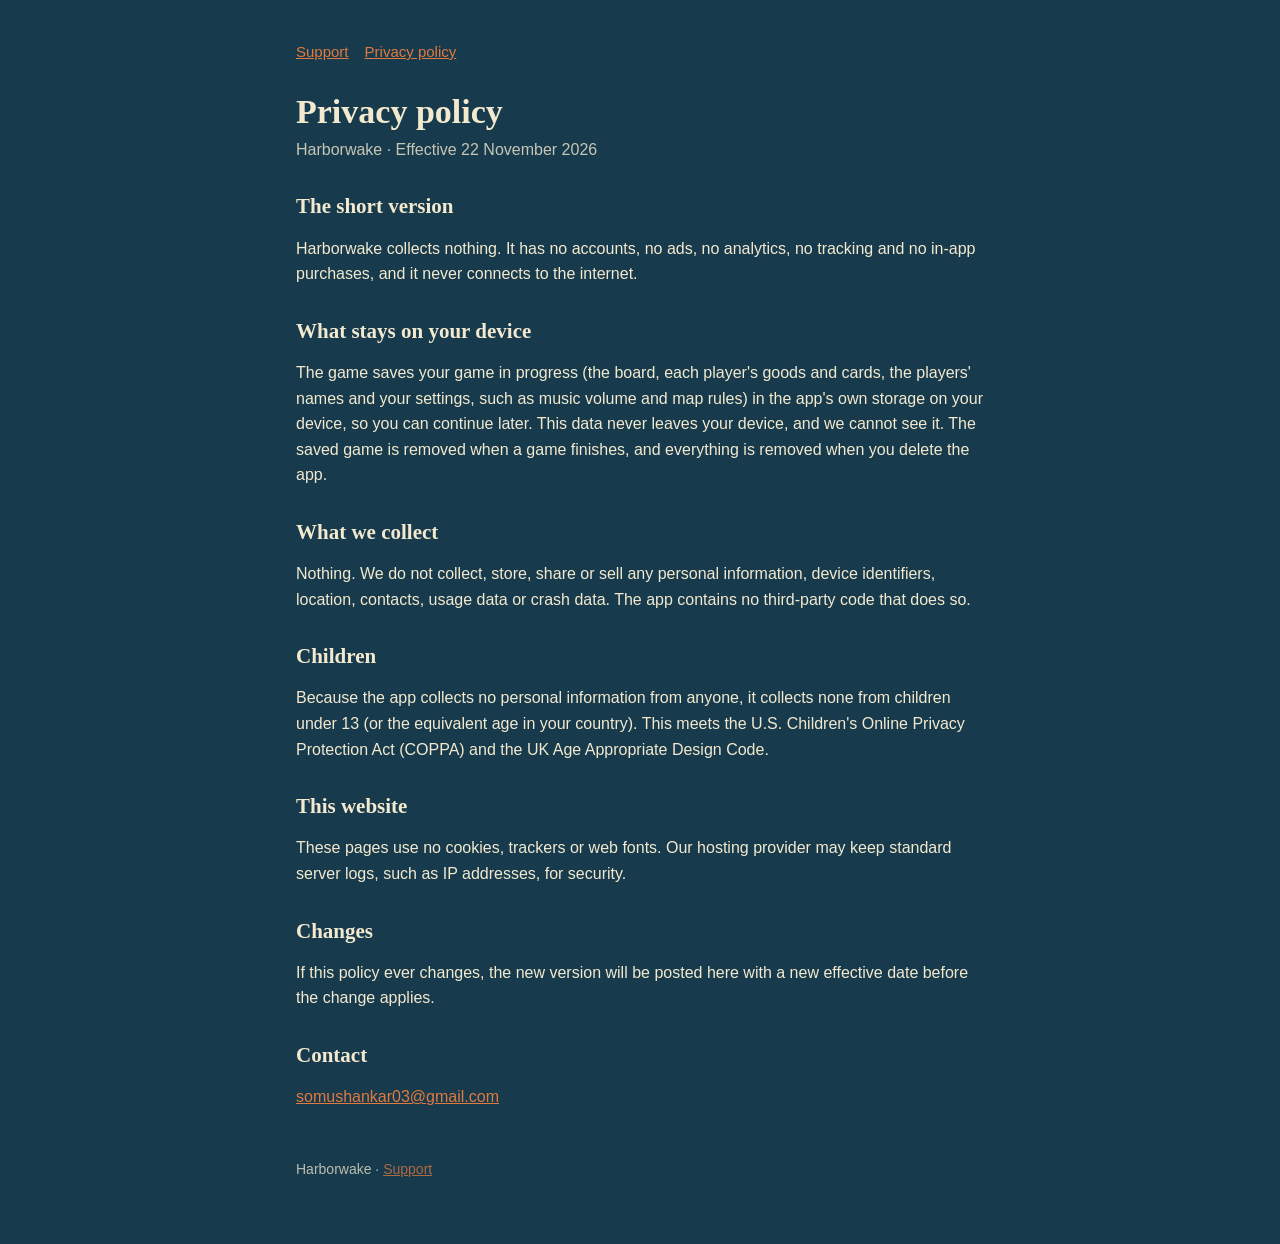
==== privacy.html @ 1b2472b9 "Harborwake support and privacy pages" ====
<!doctype html>
<html lang="en">
<head>
<meta charset="utf-8">
<meta name="viewport" content="width=device-width, initial-scale=1">
<title>Harborwake: Privacy Policy</title>
<link rel="stylesheet" href="style.css">
</head>
<body>
<main>
<nav><a href="index.html">Support</a><a href="privacy.html">Privacy policy</a></nav>
<h1>Privacy policy</h1>
<p class="tag">Harborwake · Effective 22 November 2026</p>

<h2>The short version</h2>
<p>Harborwake collects nothing. It has no accounts, no ads, no analytics, no tracking and no in-app purchases, and it never connects to the internet.</p>

<h2>What stays on your device</h2>
<p>The game saves your game in progress (the board, each player's goods and cards, the players' names and your settings, such as music volume and map rules) in the app's own storage on your device, so you can continue later. This data never leaves your device, and we cannot see it. The saved game is removed when a game finishes, and everything is removed when you delete the app.</p>

<h2>What we collect</h2>
<p>Nothing. We do not collect, store, share or sell any personal information, device identifiers, location, contacts, usage data or crash data. The app contains no third-party code that does so.</p>

<h2>Children</h2>
<p>Because the app collects no personal information from anyone, it collects none from children under 13 (or the equivalent age in your country). This meets the U.S. Children's Online Privacy Protection Act (COPPA) and the UK Age Appropriate Design Code.</p>

<h2>This website</h2>
<p>These pages use no cookies, trackers or web fonts. Our hosting provider may keep standard server logs, such as IP addresses, for security.</p>

<h2>Changes</h2>
<p>If this policy ever changes, the new version will be posted here with a new effective date before the change applies.</p>

<h2>Contact</h2>
<p><a href="mailto:somushankar03@gmail.com">somushankar03@gmail.com</a></p>

<footer>Harborwake · <a href="index.html">Support</a></footer>
</main>
</body>
</html>
---- style.css ----
:root{--sea:#173b4d;--sea2:#24566b;--paper:#f3e9cf;--ember:#e07a3f;--line:rgba(243,233,207,.18)}
*{box-sizing:border-box}
body{margin:0;background:var(--sea);color:var(--paper);font:16px/1.6 -apple-system,BlinkMacSystemFont,"Segoe UI",Roboto,sans-serif}
main{max-width:720px;margin:0 auto;padding:40px 16px 64px}
h1,h2{font-family:Georgia,"Iowan Old Style","Times New Roman",serif;line-height:1.2}
h1{font-size:34px;margin:0 0 4px}h1 span{color:var(--ember)}
h2{font-size:21px;margin:32px 0 8px}
.tag{opacity:.8;margin:0 0 24px}
a{color:var(--ember)}
nav{display:flex;gap:16px;margin-bottom:28px;font-size:15px}
.card{background:var(--sea2);border:1px solid var(--line);border-radius:12px;padding:4px 18px;margin:12px 0}
small{opacity:.7}
footer{margin-top:48px;font-size:14px;opacity:.75}
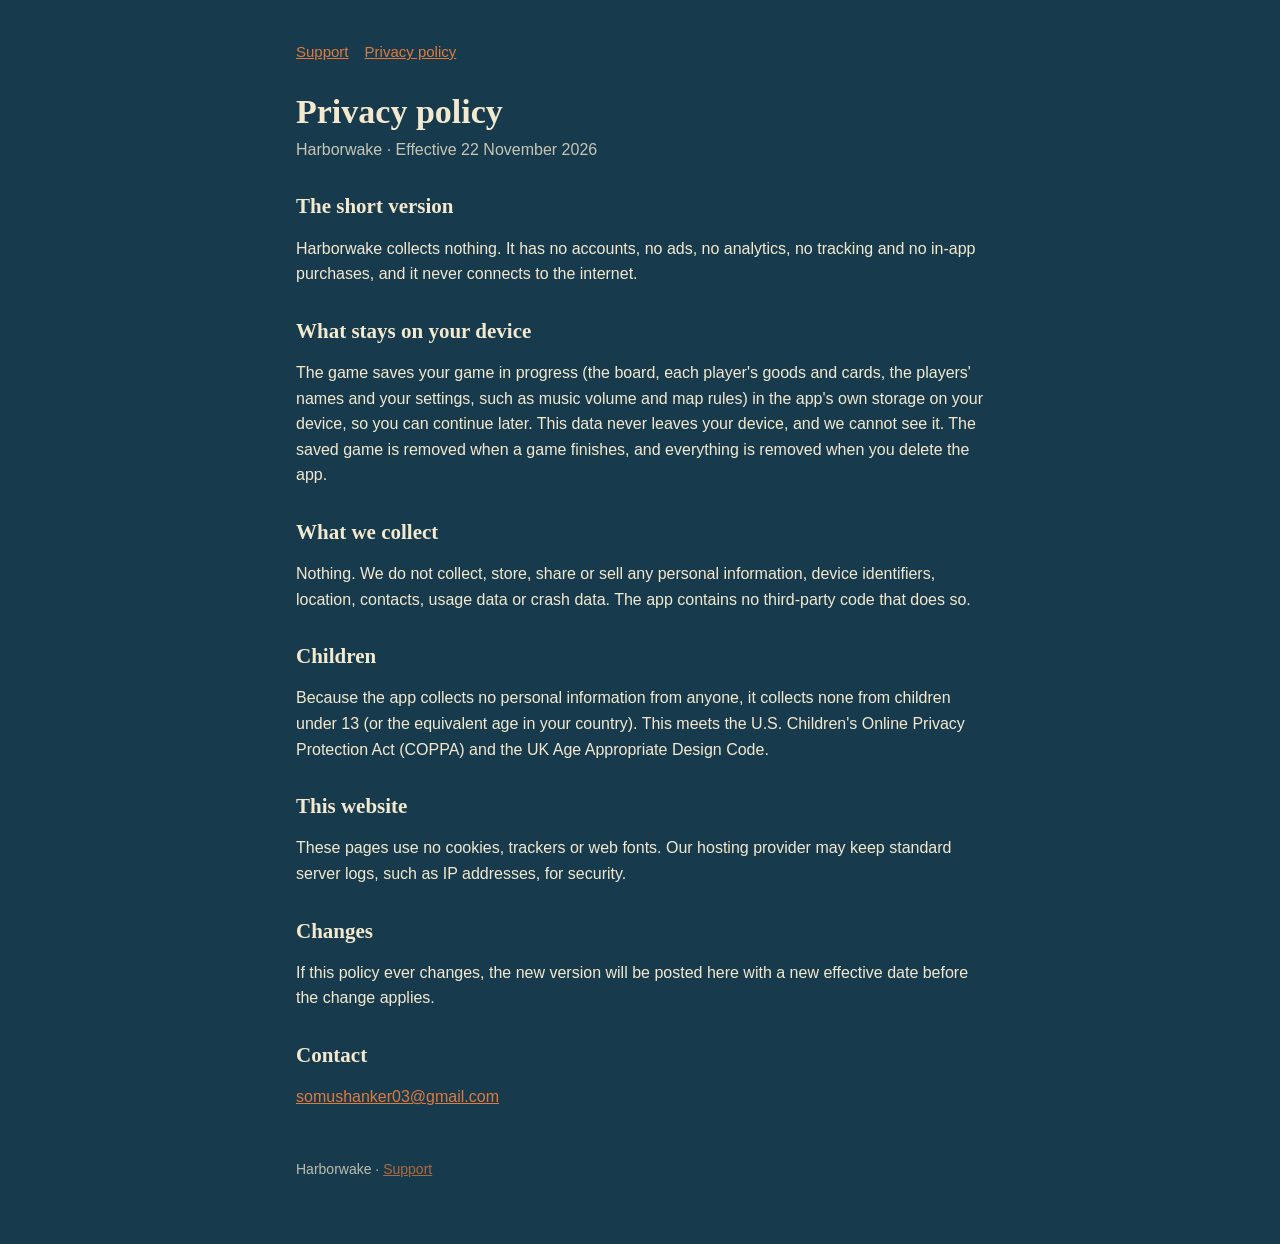
==== commit 0989e1a6: "Correct the contact email" ====
--- a/privacy.html
+++ b/privacy.html
@@ -31,7 +31,7 @@
 <p>If this policy ever changes, the new version will be posted here with a new effective date before the change applies.</p>
 
 <h2>Contact</h2>
-<p><a href="mailto:somushankar03@gmail.com">somushankar03@gmail.com</a></p>
+<p><a href="mailto:somushanker03@gmail.com">somushanker03@gmail.com</a></p>
 
 <footer>Harborwake · <a href="index.html">Support</a></footer>
 </main>
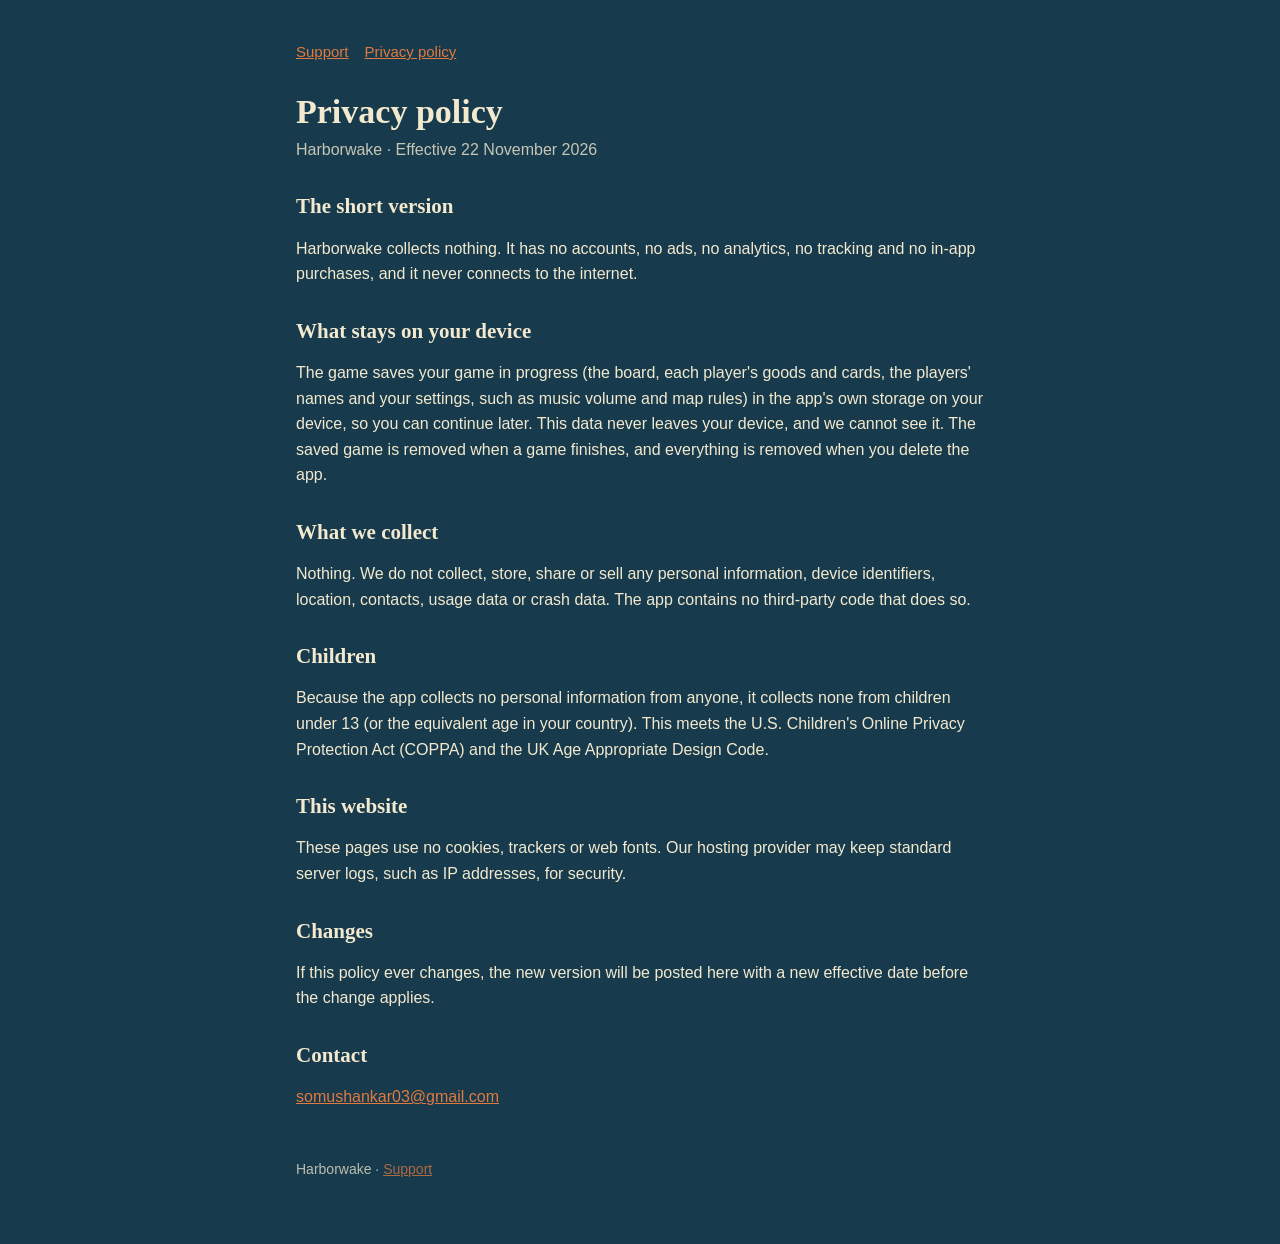
==== commit 5b6e0b06: "Use the same contact email as Pourlings" ====
--- a/privacy.html
+++ b/privacy.html
@@ -31,7 +31,7 @@
 <p>If this policy ever changes, the new version will be posted here with a new effective date before the change applies.</p>
 
 <h2>Contact</h2>
-<p><a href="mailto:somushanker03@gmail.com">somushanker03@gmail.com</a></p>
+<p><a href="mailto:somushankar03@gmail.com">somushankar03@gmail.com</a></p>
 
 <footer>Harborwake · <a href="index.html">Support</a></footer>
 </main>
